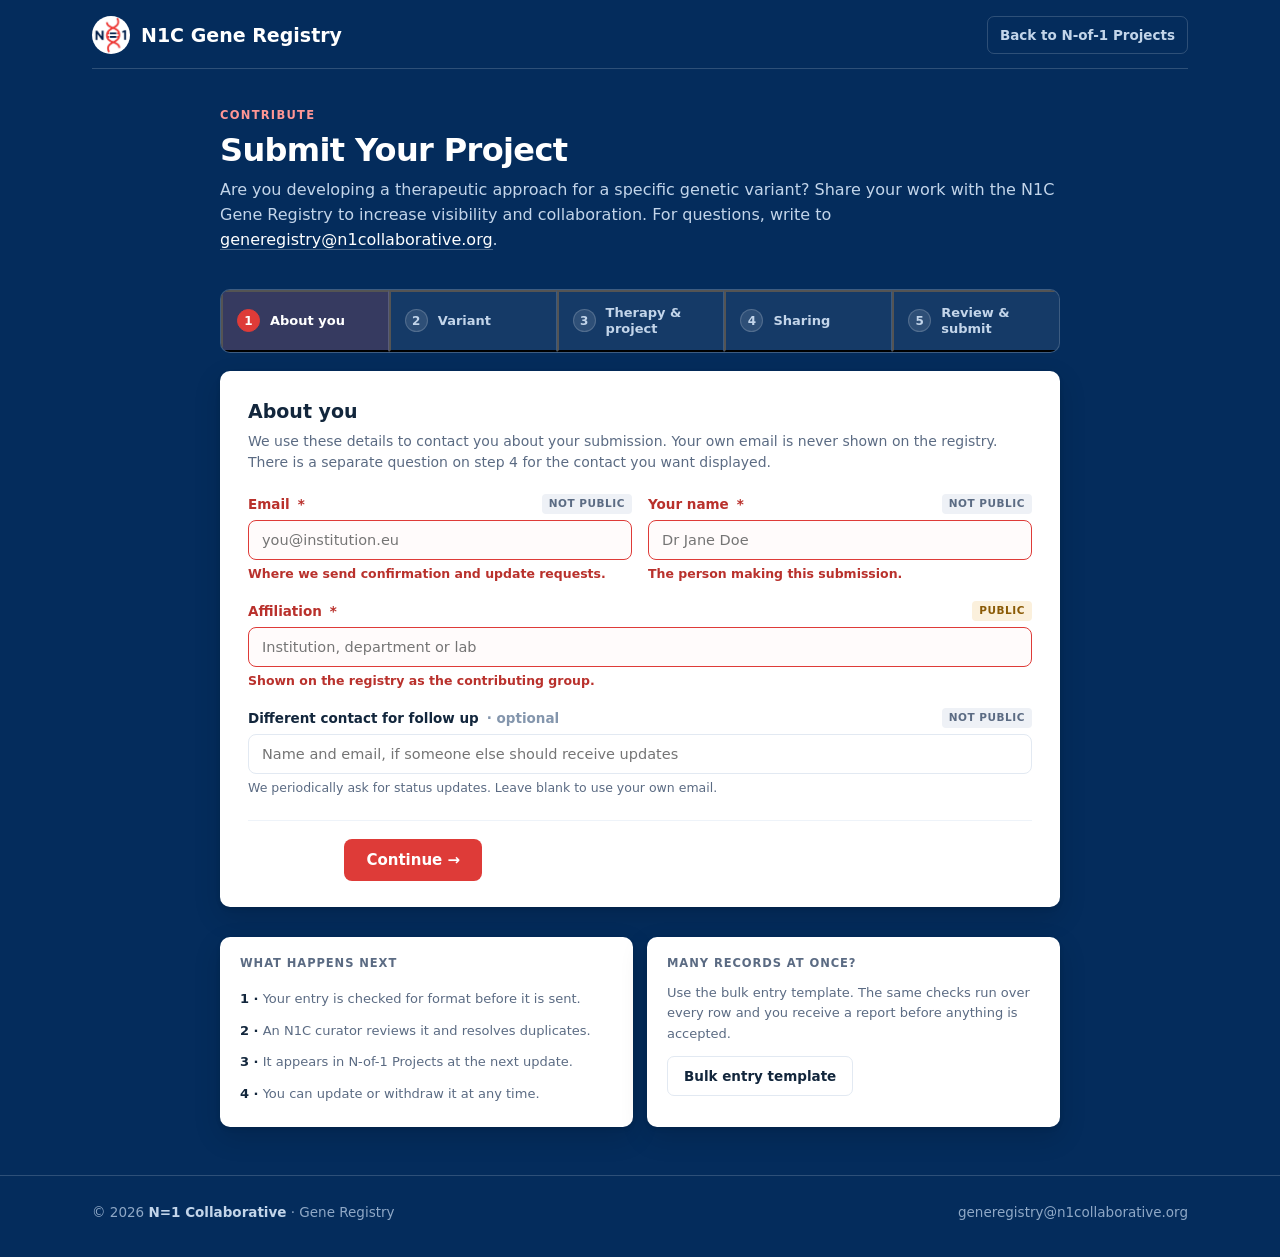
==== submit.html @ 405dcb8e "V1 First test version files from Aadhithya Ramesh N1C Submission form" ====
<!DOCTYPE html>
<html lang="en">
<head>
<meta charset="UTF-8">
<meta name="viewport" content="width=device-width,initial-scale=1">
<title>Submit Your Project | N1C Gene Registry</title>
<meta name="description" content="Submit an N-of-1 therapy development project to the N1C Gene Registry.">
<link rel="stylesheet" href="submit.css">
</head>
<body>

<header class="site-head"><div class="wrap">
  <div class="bar">
    <a class="brand" href="index.html"><img src="N1C_logo.jpg" alt=""> N1C Gene Registry</a>
    <a class="back" href="N1C_projects.html">Back to N-of-1 Projects</a>
  </div>
</div></header>

<div class="wrap">

  <div class="page-head">
    <div class="eyebrow">Contribute</div>
    <h1>Submit Your Project</h1>
    <p>Are you developing a therapeutic approach for a specific genetic variant? Share your work with the
      N1C Gene Registry to increase visibility and collaboration. For questions, write to
      <a href="mailto:generegistry@n1collaborative.org">generegistry@n1collaborative.org</a>.</p>
  </div>

  <div class="steps" id="steps">
    <button type="button" class="s on" data-i="0"><span class="n">1</span><span class="t">About you</span></button>
    <button type="button" class="s" data-i="1"><span class="n">2</span><span class="t">Variant</span></button>
    <button type="button" class="s" data-i="2"><span class="n">3</span><span class="t">Therapy &amp; project</span></button>
    <button type="button" class="s" data-i="3"><span class="n">4</span><span class="t">Sharing</span></button>
    <button type="button" class="s" data-i="4"><span class="n">5</span><span class="t">Review &amp; submit</span></button>
  </div>

  <div class="layout">
    <div class="paper form" id="formCard">
      <div class="errsum" id="errsum"></div>

      <!-- honeypot: hidden from people, filled in by bots -->
      <div style="position:absolute;left:-9999px" aria-hidden="true">
        <label for="f-website">Leave this field empty</label>
        <input id="f-website" name="website" type="text" tabindex="-1" autocomplete="off">
      </div>

      <!-- ============ STEP 1 ============ -->
      <section class="step" data-s="0">
        <h2 class="sec-t">About you</h2>
        <p class="sec-d">We use these details to contact you about your submission. Your own email is never
          shown on the registry. There is a separate question on step 4 for the contact you want displayed.</p>
        <div class="g2">
          <div class="fg" id="fg-email">
            <label for="f-email">Email <span class="req">*</span><span class="vis priv">Not public</span></label>
            <input id="f-email" type="email" autocomplete="email" placeholder="you@institution.eu">
            <div class="hint">Where we send confirmation and update requests.</div>
          </div>
          <div class="fg" id="fg-name">
            <label for="f-name">Your name <span class="req">*</span><span class="vis priv">Not public</span></label>
            <input id="f-name" autocomplete="name" placeholder="Dr Jane Doe">
            <div class="hint">The person making this submission.</div>
          </div>
        </div>
        <div class="fg" id="fg-aff">
          <label for="f-aff">Affiliation <span class="req">*</span><span class="vis pub">Public</span></label>
          <input id="f-aff" autocomplete="organization" placeholder="Institution, department or lab">
          <div class="hint">Shown on the registry as the contributing group.</div>
        </div>
        <div class="fg">
          <label for="f-alt">Different contact for follow up <span class="opt">&middot; optional</span><span class="vis priv">Not public</span></label>
          <input id="f-alt" placeholder="Name and email, if someone else should receive updates">
          <div class="hint">We periodically ask for status updates. Leave blank to use your own email.</div>
        </div>
      </section>

      <!-- ============ STEP 2 ============ -->
      <section class="step" data-s="1" hidden>
        <h2 class="sec-t">Variant information</h2>
        <p class="sec-d">Please give the transcript, coding change and protein change separately.
          Each one is checked as you type.</p>
        <div class="g2">
          <div class="fg" id="fg-gene">
            <label for="f-gene">Gene name <span class="req">*</span><span class="vis pub">Public</span></label>
            <input id="f-gene" placeholder="CLN3">
            <div class="hint">HUGO approved nomenclature. Check at
              <a href="https://www.genenames.org/" target="_blank" rel="noopener">genenames.org</a>.</div>
          </div>
          <div class="fg" id="fg-tx">
            <label for="f-tx">Reference transcript <span class="req">*</span><span class="vis pub">Public</span></label>
            <input id="f-tx" placeholder="NM_001042432.2">
            <div class="hint">RefSeq accession including the version number.</div>
          </div>
          <div class="fg" id="fg-cvar">
            <label for="f-cvar">Coding change (c.) <span class="req">*</span><span class="vis pub">Public</span></label>
            <input id="f-cvar" placeholder="c.1054C>T">
            <div class="hint">HGVS notation, beginning with c.</div>
          </div>
          <div class="fg" id="fg-pvar">
            <label for="f-pvar">Protein change (p.) <span class="opt">&middot; optional</span><span class="vis pub">Public</span></label>
            <input id="f-pvar" placeholder="p.Arg352*">
            <div class="hint">HGVS notation. Use p.? if not predictable.</div>
          </div>
        </div>
        <div class="hgvs" id="hgvs">Full notation: <b class="mono" id="hgvs-v"></b></div>
        <div class="fg">
          <label for="f-conf">Confirmed protein or RNA change, if different from predicted
            <span class="opt">&middot; optional</span><span class="vis pub">Public</span></label>
          <textarea id="f-conf" placeholder="Any change verified by functional studies, and how it differed from the prediction."></textarea>
        </div>
        <div class="fg" id="fg-pub">
          <label>Has this variant been published or deposited in databases? <span class="req">*</span><span class="vis pub">Public</span></label>
          <div class="radio inline">
            <label data-g="pubd"><input type="radio" name="pubd" value="Yes"> Yes</label>
            <label data-g="pubd"><input type="radio" name="pubd" value="No"> No</label>
          </div>
        </div>
        <div class="fg">
          <label for="f-link">Link to the publication or database entry <span class="opt">&middot; optional</span><span class="vis pub">Public</span></label>
          <input id="f-link" placeholder="DOI, PubMed ID, ClinVar or LOVD entry">
          <div class="hint">Entries with a reference are published faster.</div>
        </div>
      </section>

      <!-- ============ STEP 3 ============ -->
      <section class="step" data-s="2" hidden>
        <h2 class="sec-t">Therapy and project</h2>
        <p class="sec-d">What you are developing, and how far along it is.</p>
        <div class="fg" id="fg-strat">
          <label>What is your therapeutic strategy? <span class="req">*</span><span class="vis pub">Public</span></label>
          <div class="radio">
            <label data-g="strat"><input type="radio" name="strat" value="Antisense oligonucleotide"> Antisense oligonucleotides (ASOs)</label>
            <label data-g="strat"><input type="radio" name="strat" value="Gene replacement"> Gene replacement</label>
            <label data-g="strat"><input type="radio" name="strat" value="CRISPR/Cas9 gene editing"> CRISPR/Cas9 gene editing</label>
            <label data-g="strat"><input type="radio" name="strat" value="Other"> Other</label>
          </div>
          <input id="f-strat-other" placeholder="Please specify" style="margin-top:9px;display:none">
        </div>
        <div class="fg" id="fg-status">
          <label for="f-status">What is the status of your project? <span class="req">*</span><span class="vis pub">Public</span></label>
          <select id="f-status">
            <option value="">Choose&hellip;</option>
            <option value="Under Development">Under development</option>
            <option value="Developed">Developed</option>
            <option value="Clinical Application">Clinical application (in use or on trial in patients)</option>
            <option value="Currently not pursued">Currently not pursued, or development on pause</option>
          </select>
          <div class="hint">We periodically request status updates on projects in the registry.</div>
          <div class="intnote" id="intnote">This status is kept for N1C internal records and is not displayed
            on the public registry. It helps the team spot when a second group is working on the same gene.</div>
        </div>
        <div class="g2">
          <div class="fg" id="fg-other-pt">
            <label>Could this therapy be applied to other patients in the future? <span class="req">*</span><span class="vis pub">Public</span></label>
            <div class="radio inline">
              <label data-g="otherpt"><input type="radio" name="otherpt" value="Yes"> Yes</label>
              <label data-g="otherpt"><input type="radio" name="otherpt" value="No"> No</label>
              <label data-g="otherpt"><input type="radio" name="otherpt" value="Maybe"> Maybe</label>
            </div>
          </div>
          <div class="fg" id="fg-model">
            <label>Is there a disease model available? <span class="req">*</span><span class="vis pub">Public</span></label>
            <div class="radio inline">
              <label data-g="model"><input type="radio" name="model" value="Yes"> Yes</label>
              <label data-g="model"><input type="radio" name="model" value="No"> No</label>
            </div>
            <div class="hint">Cell line or animal.</div>
          </div>
        </div>
        <div class="fg">
          <label for="f-model-d">If yes, describe what is available <span class="opt">&middot; optional</span><span class="vis pub">Public</span></label>
          <textarea id="f-model-d" placeholder="Patient derived fibroblasts, iPSC line, mouse model&hellip;"></textarea>
        </div>
      </section>

      <!-- ============ STEP 4 ============ -->
      <section class="step" data-s="3" hidden>
        <h2 class="sec-t">Sharing and public contact</h2>
        <p class="sec-d">This decides whether your project appears on the public registry.</p>
        <div class="fg" id="fg-consent">
          <label>Do you agree for your project information to be displayed on the N1C Gene Registry,
            to facilitate collaboration and communication with the public? <span class="req">*</span></label>
          <div class="radio">
            <label data-g="consent"><input type="radio" name="consent" value="Yes"> Yes, please share my submission on the public registry.</label>
            <label data-g="consent"><input type="radio" name="consent" value="No"> No, please keep my submission on file within the N1C and do not share it publicly.</label>
          </div>
        </div>
        <div class="fg" id="fg-pcontact">
          <label for="f-pcontact">Contact name and email to display publicly <span class="req">*</span><span class="vis pub">Public</span></label>
          <input id="f-pcontact" placeholder="Dr Jane Doe · j.doe@institution.eu">
          <div class="hint">The address researchers and families will use to reach the project.
            A shared team mailbox works well here.</div>
        </div>
        <div class="fg">
          <label for="f-comments">Any additional comments for the N1C <span class="opt">&middot; optional</span><span class="vis priv">Not public</span></label>
          <textarea id="f-comments" placeholder="Anything else about your work you would like to share."></textarea>
        </div>
      </section>

      <!-- ============ STEP 5 ============ -->
      <section class="step" data-s="4" hidden>
        <h2 class="sec-t">Review and submit</h2>
        <p class="sec-d">Please check your entry before submitting.</p>
        <div class="rev">
          <div class="rh">About you <button type="button" onclick="goStep(0)">Edit</button></div>
          <div class="kv"><div class="k">Name</div><div class="v" id="r-name"></div></div>
          <div class="kv"><div class="k">Email</div><div class="v" id="r-email"></div></div>
          <div class="kv"><div class="k">Affiliation</div><div class="v" id="r-aff"></div></div>
        </div>
        <div class="rev">
          <div class="rh">Variant <button type="button" onclick="goStep(1)">Edit</button></div>
          <div class="kv"><div class="k">Gene</div><div class="v" id="r-gene"></div></div>
          <div class="kv"><div class="k">Transcript</div><div class="v mono" id="r-tx"></div></div>
          <div class="kv"><div class="k">Coding change</div><div class="v mono" id="r-cvar"></div></div>
          <div class="kv"><div class="k">Protein change</div><div class="v mono" id="r-pvar"></div></div>
          <div class="kv"><div class="k">Published or deposited</div><div class="v" id="r-pubd"></div></div>
          <div class="kv"><div class="k">Reference</div><div class="v" id="r-link"></div></div>
        </div>
        <div class="rev">
          <div class="rh">Therapy and project <button type="button" onclick="goStep(2)">Edit</button></div>
          <div class="kv"><div class="k">Strategy</div><div class="v" id="r-strat"></div></div>
          <div class="kv"><div class="k">Status</div><div class="v" id="r-status"></div></div>
          <div class="kv"><div class="k">Applicable to others</div><div class="v" id="r-otherpt"></div></div>
          <div class="kv"><div class="k">Disease model</div><div class="v" id="r-model"></div></div>
        </div>
        <div class="rev">
          <div class="rh">Sharing <button type="button" onclick="goStep(3)">Edit</button></div>
          <div class="kv"><div class="k">Display publicly</div><div class="v" id="r-consent"></div></div>
          <div class="kv"><div class="k">Public contact</div><div class="v" id="r-pcontact"></div></div>
        </div>
      </section>

      <div class="nav-btns">
        <button type="button" class="btn ghost sm" id="back" onclick="prev()">&larr; Back</button>
        <button type="button" class="btn" id="next" onclick="next()">Continue &rarr;</button>
        <span class="sp" id="stat"></span>
      </div>
    </div>

    <div class="paper done" id="done">
      <div class="tick">&#10003;</div>
      <h2>Thank you, your project has been submitted</h2>
      <p>A copy has been sent to your email address. An N1C curator will review the entry and it will appear
        in the N-of-1 Projects registry once confirmed.</p>
      <p>You can update or withdraw it at any time by replying to that email.</p>
      <div class="ref">Your reference: <b id="done-id"></b></div>
    </div>

    <div class="paper failed" id="failed">
      <h2>Your submission could not be sent</h2>
      <p>Something went wrong on our side, and we did not want you to lose what you typed. Please copy the
        text below and email it to
        <a href="mailto:generegistry@n1collaborative.org">generegistry@n1collaborative.org</a>,
        and we will enter it for you.</p>
      <textarea id="failed-text" readonly></textarea>
      <div style="margin-top:12px">
        <button type="button" class="btn sm" onclick="copyFallback()">Copy the text</button>
        <button type="button" class="btn ghost sm" onclick="backToForm()">Back to the form</button>
      </div>
    </div>
  </div>

  <div class="after" id="after">
    <div class="paper c">
      <h3>What happens next</h3>
      <div class="s"><b>1 &middot;</b> Your entry is checked for format before it is sent.</div>
      <div class="s"><b>2 &middot;</b> An N1C curator reviews it and resolves duplicates.</div>
      <div class="s"><b>3 &middot;</b> It appears in N-of-1 Projects at the next update.</div>
      <div class="s"><b>4 &middot;</b> You can update or withdraw it at any time.</div>
    </div>
    <div class="paper c">
      <h3>Many records at once?</h3>
      <p>Use the bulk entry template. The same checks run over every row and you receive a report before
        anything is accepted.</p>
      <div style="margin-top:12px"><a class="btn ghost sm" href="Submission_Template.xlsx">Bulk entry template</a></div>
    </div>
  </div>

</div>

<footer class="site-foot"><div class="wrap">
  <div>&copy; 2026 <b>N=1 Collaborative</b> &middot; Gene Registry</div>
  <div><a href="mailto:generegistry@n1collaborative.org">generegistry@n1collaborative.org</a></div>
</div></footer>

<script>
/* ============================================================
   1. PASTE YOUR APPS SCRIPT WEB APP URL BETWEEN THE QUOTES.
      It looks like https://script.google.com/macros/s/AKfy.../exec
   ============================================================ */
var ENDPOINT = 'https://script.google.com/macros/s/AKfycbyjqqZqOTYQaifwqfeSbZeCyfcdL2jzwbiibSoaVzkZh9ipO-_xo_qp_kZqAANYz4Vj/exec';

var STEP = 0, LAST = 4, touched = {}, forced = {}, sending = false;

var RULES = {
  email:  {el:'f-email', fg:'fg-email', step:0, name:'Email',
           t:function(v){ return /^[^\s@]+@[^\s@]+\.[^\s@]{2,}$/.test(v.trim()); },
           bad:'Please enter a valid email address, for example j.doe@institution.eu',
           good:'Valid email address'},
  name:   {el:'f-name', fg:'fg-name', step:0, name:'Your name',
           t:function(v){ return v.trim().length > 1; },
           bad:'Please give your name.', good:'Thanks'},
  aff:    {el:'f-aff', fg:'fg-aff', step:0, name:'Affiliation',
           t:function(v){ return v.trim().length > 1; },
           bad:'Please give your institution, department or lab.',
           good:'This will appear as the contributing group'},
  gene:   {el:'f-gene', fg:'fg-gene', step:1, name:'Gene name',
           t:function(v){ return /^[A-Za-z][A-Za-z0-9@\-]{0,14}$/.test(v.trim()); },
           bad:'Use an HGNC approved symbol with no spaces, for example CLN3.',
           good:'Recognised symbol format'},
  tx:     {el:'f-tx', fg:'fg-tx', step:1, name:'Reference transcript',
           t:function(v){ return /^N[MR]_\d+\.\d+$/.test(v.trim()); },
           bad:'Needs a RefSeq accession including the version, for example NM_001042432.2',
           good:'Valid RefSeq accession'},
  cvar:   {el:'f-cvar', fg:'fg-cvar', step:1, name:'Coding change',
           t:function(v){ return /^c\..+/.test(v.trim()); },
           bad:'The coding change must begin with c. For example c.1054C>T',
           good:'Valid HGVS coding change'},
  pvar:   {el:'f-pvar', fg:'fg-pvar', step:1, name:'Protein change',
           t:function(v){ return v.trim() === '' || /^p\..+/.test(v.trim()); },
           bad:'If given, the protein change must begin with p. For example p.Arg352*',
           good:'Valid HGVS protein change'},
  pcont:  {el:'f-pcontact', fg:'fg-pcontact', step:3, name:'Public contact',
           t:function(v){ return v.trim().length > 3; },
           bad:'Please give the name and email to display publicly.',
           good:'This is what other researchers will see'}
};
var RADIOS = {
  pubd:    {fg:'fg-pub',      step:1, name:'Published or deposited in databases'},
  strat:   {fg:'fg-strat',    step:2, name:'Therapeutic strategy'},
  otherpt: {fg:'fg-other-pt', step:2, name:'Applicable to other patients'},
  model:   {fg:'fg-model',    step:2, name:'Disease model available'},
  consent: {fg:'fg-consent',  step:3, name:'Sharing preference'}
};

function $(id){ return document.getElementById(id); }
function val(id){ var e = $(id); return e ? e.value : ''; }
function radio(n){ var e = document.querySelector('input[name="' + n + '"]:checked'); return e ? e.value : ''; }
function put(id, v){ var e = $(id); if (!e) return; e.textContent = v || '—'; e.classList.toggle('empty', !v); }

for (var k in RULES) {
  var m = document.createElement('div');
  m.className = 'ok-msg'; m.id = 'ok-' + k;
  $(RULES[k].fg).appendChild(m);
}

function strategy(){
  var s = radio('strat');
  return (s === 'Other') ? (val('f-strat-other').trim() || 'Other') : s;
}

function check(){
  var stepOk = {0:true,1:true,2:true,3:true,4:true}, problems = [];

  for (var k in RULES) {
    var r = RULES[k], raw = val(r.el), blank = raw.trim() === '', ok = r.t(raw);
    var fg = $(r.fg), showBad = !ok && (touched[r.el] || forced[r.step]);
    fg.classList.toggle('bad', showBad);
    fg.classList.toggle('ok', ok && !blank);
    var hint = fg.querySelector('.hint');
    if (hint) {
      if (!hint.dataset.orig) hint.dataset.orig = hint.innerHTML;
      hint.innerHTML = showBad ? r.bad : hint.dataset.orig;
    }
    $('ok-' + k).textContent = (ok && !blank) ? '✓ ' + r.good : '';
    if (!ok) { stepOk[r.step] = false; if (r.step === STEP) problems.push({n:r.name, t:r.el}); }
  }

  for (var n in RADIOS) {
    var rr = RADIOS[n], got = radio(n) !== '';
    $(rr.fg).classList.toggle('bad', !got && forced[rr.step]);
    if (!got) { stepOk[rr.step] = false; if (rr.step === STEP) problems.push({n:rr.name, t:rr.fg}); }
  }

  var st = val('f-status');
  $('fg-status').classList.toggle('bad', !st && forced[2]);
  $('intnote').style.display = (st === 'Currently not pursued') ? 'block' : 'none';
  if (!st) { stepOk[2] = false; if (STEP === 2) problems.push({n:'Project status', t:'fg-status'}); }

  var hg = $('hgvs');
  if (RULES.tx.t(val('f-tx')) && RULES.cvar.t(val('f-cvar'))) {
    var pv = val('f-pvar').trim();
    $('hgvs-v').textContent = val('f-tx').trim() + ':' + val('f-cvar').trim() + (pv ? ' (' + pv + ')' : '');
    hg.style.display = 'block';
  } else { hg.style.display = 'none'; }

  var es = $('errsum');
  if (forced[STEP] && problems.length) {
    es.innerHTML = '<b>' + problems.length + ' field' + (problems.length > 1 ? 's need' : ' needs') +
      ' your attention before you can continue</b><ul>' +
      problems.map(function(p){ return '<li data-t="' + p.t + '">' + p.n + '</li>'; }).join('') + '</ul>';
    es.style.display = 'block';
    Array.prototype.forEach.call(es.querySelectorAll('li'), function(li){
      li.onclick = function(){
        var t = $(li.dataset.t);
        if (t) { t.scrollIntoView({behavior:'smooth', block:'center'}); if (t.focus) t.focus(); }
      };
    });
  } else { es.style.display = 'none'; }

  Array.prototype.forEach.call(document.querySelectorAll('#steps .s'), function(b){
    var i = +b.dataset.i;
    b.classList.toggle('ok', i < LAST && stepOk[i] && i !== STEP);
  });
  return stepOk;
}

function fillReview(){
  put('r-name', val('f-name')); put('r-email', val('f-email')); put('r-aff', val('f-aff'));
  put('r-gene', val('f-gene')); put('r-tx', val('f-tx'));
  put('r-cvar', val('f-cvar')); put('r-pvar', val('f-pvar'));
  put('r-pubd', radio('pubd')); put('r-link', val('f-link'));
  put('r-strat', strategy()); put('r-status', val('f-status'));
  put('r-otherpt', radio('otherpt')); put('r-model', radio('model'));
  put('r-consent', radio('consent') === 'Yes' ? 'Yes, share on the public registry' :
                   radio('consent') === 'No'  ? 'No, keep on file within the N1C' : '');
  put('r-pcontact', val('f-pcontact'));
}

function show(){
  Array.prototype.forEach.call(document.querySelectorAll('.step'), function(s){
    s.hidden = (+s.dataset.s !== STEP);
  });
  Array.prototype.forEach.call(document.querySelectorAll('#steps .s'), function(b){
    b.classList.toggle('on', +b.dataset.i === STEP);
  });
  $('back').style.visibility = STEP === 0 ? 'hidden' : 'visible';
  $('next').innerHTML = STEP === LAST ? 'Submit' : 'Continue &rarr;';
  if (STEP === LAST) fillReview();
  check();
  $('stat').textContent = '';
  window.scrollTo({top:0, behavior:'smooth'});
}
function goStep(i){ STEP = i; show(); }
function prev(){ if (STEP > 0) { STEP--; show(); } }

function payload(){
  return {
    website:          val('f-website'),
    submitterName:    val('f-name').trim(),
    submitterEmail:   val('f-email').trim(),
    followUp:         val('f-alt').trim(),
    affiliation:      val('f-aff').trim(),
    displayPublicly:  radio('consent'),
    publicContact:    val('f-pcontact').trim(),
    gene:             val('f-gene').trim().toUpperCase(),
    transcript:       val('f-tx').trim(),
    codingChange:     val('f-cvar').trim(),
    proteinChange:    val('f-pvar').trim(),
    modality:         strategy(),
    status:           val('f-status'),
    confirmedChange:  val('f-conf').trim(),
    published:        radio('pubd'),
    link:             val('f-link').trim(),
    otherPatients:    radio('otherpt'),
    diseaseModel:     radio('model'),
    diseaseModelDesc: val('f-model-d').trim(),
    comments:         val('f-comments').trim()
  };
}

function next(){
  forced[STEP] = true;
  var ok = check();
  if (!ok[STEP]) { $('errsum').scrollIntoView({behavior:'smooth', block:'center'}); return; }
  if (STEP !== LAST) { STEP++; show(); return; }
  send();
}

function send(){
  if (sending) return;
  sending = true;
  var btn = $('next');
  btn.disabled = true;
  btn.textContent = 'Sending…';
  $('stat').textContent = 'Please wait, this takes a few seconds.';

  var data = payload();

  fetch(ENDPOINT, {
    method: 'POST',
    body: JSON.stringify(data)          // text/plain, so no CORS preflight
  })
  .then(function(r){ return r.json().catch(function(){ return {ok:true}; }); })
  .then(function(res){
    if (res && res.ok === false) throw new Error(res.error || 'rejected');
    succeed(res && res.id ? res.id : '');
  })
  .catch(function(){ fail(data); });
}

function succeed(id){
  $('formCard').style.display = 'none';
  $('steps').style.display = 'none';
  $('after').style.display = 'none';
  $('done-id').textContent = id || 'sent';
  $('done').style.display = 'block';
  window.scrollTo({top:0, behavior:'smooth'});
}

function fail(data){
  sending = false;
  $('next').disabled = false;
  $('next').textContent = 'Submit';
  $('stat').textContent = '';
  var lines = [];
  for (var k in data) { if (k !== 'website') lines.push(k + ': ' + data[k]); }
  $('failed-text').value = lines.join('\n');
  $('formCard').style.display = 'none';
  $('steps').style.display = 'none';
  $('failed').style.display = 'block';
  window.scrollTo({top:0, behavior:'smooth'});
}

function copyFallback(){
  var t = $('failed-text');
  t.select(); t.setSelectionRange(0, 99999);
  try { document.execCommand('copy'); } catch (e) {}
}
function backToForm(){
  $('failed').style.display = 'none';
  $('formCard').style.display = 'block';
  $('steps').style.display = 'flex';
  window.scrollTo({top:0, behavior:'smooth'});
}

Array.prototype.forEach.call(document.querySelectorAll('#steps .s'), function(b){
  b.onclick = function(){ goStep(+b.dataset.i); };
});

Array.prototype.forEach.call(document.querySelectorAll('input,select,textarea'), function(el){
  el.addEventListener('input', function(){ check(); });
  el.addEventListener('change', function(){ check(); });
  el.addEventListener('blur', function(){ if (el.value.trim() !== '') touched[el.id] = true; check(); });
});

$('f-gene').addEventListener('blur', function(){ this.value = this.value.trim().toUpperCase(); check(); });
['f-tx','f-cvar','f-pvar','f-email','f-aff','f-name'].forEach(function(id){
  $(id).addEventListener('blur', function(){ this.value = this.value.trim(); check(); });
});

Array.prototype.forEach.call(document.querySelectorAll('.radio label'), function(l){
  l.addEventListener('change', function(){
    Array.prototype.forEach.call(
      document.querySelectorAll('.radio label[data-g="' + l.dataset.g + '"]'), function(x){
        x.classList.toggle('sel', !!x.querySelector('input:checked'));
      });
    if (l.dataset.g === 'strat') {
      $('f-strat-other').style.display = (radio('strat') === 'Other') ? 'block' : 'none';
    }
    check();
  });
});

show();
</script>
</body>
</html>
---- submit.css ----
/* ============================================================
   N1C Gene Registry — Submit Your Project
   Uses the same tokens as the site's style.css. If style.css is
   already loaded these :root values simply repeat it harmlessly.
   ============================================================ */
:root{
  --n1c-blue:#042c5c;
  --n1c-blue-dark:#02203f;
  --n1c-red:#de3b38;
  --n1c-red-dark:#b9312c;
  --n1c-red-soft:#fdeceb;
  --n1c-white-soft:rgba(255,255,255,.07);
  --n1c-white-soft-2:rgba(255,255,255,.11);
  --n1c-white-border:rgba(255,255,255,.17);
  --n1c-white-border-2:rgba(255,255,255,.28);

  --on-navy:#ffffff;
  --on-navy-2:#c3d5ea;
  --on-navy-3:#8fa8c6;

  --ink:#12263c;
  --muted:#5b6b83;
  --faint:#8496ad;
  --line:#e2e9f2;
  --line-2:#eef3f9;
  --paper:#ffffff;
  --paper-2:#f7fafd;

  --green:#0f7a4a;
  --green-soft:#e6f4ec;
  --amber:#8a5a06;
  --amber-soft:#fbf0dc;
  --grey-soft:#eef1f6;

  --radius:10px;
  --shadow:0 2px 4px rgba(0,0,0,.10), 0 10px 28px rgba(0,0,0,.14);
}

*{box-sizing:border-box;margin:0;padding:0}
html{scroll-behavior:smooth}
body{
  font-family:ui-sans-serif,system-ui,-apple-system,"Segoe UI",Roboto,Arial,sans-serif;
  background:var(--n1c-blue);color:var(--on-navy-2);
  font-size:16px;line-height:1.5;-webkit-font-smoothing:antialiased;
}
a{color:inherit;text-decoration:none}
button,input,select,textarea{font-family:inherit}
.wrap{max-width:1160px;margin:0 auto;padding:0 32px}
.sr-only{position:absolute;width:1px;height:1px;overflow:hidden;clip:rect(0 0 0 0);white-space:nowrap}

/* ---------- header ---------- */
.site-head{padding:16px 0 0}
.site-head .bar{display:flex;align-items:center;gap:16px;padding-bottom:14px;
  border-bottom:1px solid var(--n1c-white-border)}
.brand{display:flex;align-items:center;gap:11px;font-weight:800;font-size:19px;color:#fff;white-space:nowrap}
.brand img{width:38px;height:38px;border-radius:50%;display:block;flex:none}
.site-head .back{margin-left:auto;font-size:13.5px;font-weight:600;color:var(--on-navy-2);
  padding:8px 12px;border:1px solid var(--n1c-white-border);border-radius:7px}
.site-head .back:hover{color:#fff;background:var(--n1c-white-soft)}

/* ---------- page head ---------- */
.page-head{padding:38px 0 10px;max-width:840px;margin:0 auto}
.eyebrow{font-size:11.5px;font-weight:800;letter-spacing:.11em;text-transform:uppercase;color:#ff9694}
.page-head h1{font-size:32px;font-weight:800;color:#fff;letter-spacing:-.02em;line-height:1.12;margin:8px 0 10px}
.page-head p{font-size:16px;color:var(--on-navy-2);line-height:1.55;max-width:840px}
.page-head p a{color:#fff;border-bottom:1px solid var(--n1c-white-border-2)}

/* ---------- stepper ---------- */
.steps{display:flex;max-width:840px;margin:26px auto 18px;border:1px solid var(--n1c-white-border);
  border-radius:var(--radius);overflow:hidden;background:var(--n1c-white-soft)}
.steps .s{flex:1;padding:13px 14px;text-align:left;cursor:pointer;border-right:1px solid var(--n1c-white-border);
  display:flex;align-items:center;gap:10px;background:transparent;color:var(--on-navy-2);font:inherit}
.steps .s:last-child{border-right:0}
.steps .s .n{width:23px;height:23px;border-radius:50%;flex:none;display:grid;place-items:center;
  font-size:12px;font-weight:800;background:var(--n1c-white-soft-2);color:var(--on-navy-2);
  border:1px solid var(--n1c-white-border)}
.steps .s .t{font-size:13px;font-weight:600;line-height:1.25}
.steps .s.on{background:rgba(222,59,56,.16)}
.steps .s.on .n{background:var(--n1c-red);border-color:var(--n1c-red);color:#fff}
.steps .s.on .t{color:#fff;font-weight:700}
.steps .s.ok .n{background:var(--green);border-color:var(--green);color:#fff}
.steps .s:hover .t{color:#fff}

/* ---------- form card ---------- */
.layout{max-width:840px;margin:0 auto;padding-bottom:8px}
.paper{background:var(--paper);border-radius:var(--radius);box-shadow:var(--shadow);color:var(--ink)}
.form{padding:26px 28px}
.sec-t{font-size:19px;font-weight:800;color:var(--ink);margin-bottom:5px}
.sec-d{font-size:14px;color:var(--muted);line-height:1.55;margin-bottom:20px}
.g2{display:grid;grid-template-columns:1fr 1fr;gap:16px;align-items:start}

.fg{margin-bottom:17px}
.fg label{display:flex;align-items:center;gap:8px;font-size:13.5px;font-weight:700;color:var(--ink);
  margin-bottom:6px;flex-wrap:wrap}
.fg label .req{color:var(--n1c-red-dark);font-weight:800}
.fg label .opt{color:var(--faint);font-weight:600}
.vis{font-size:10.5px;font-weight:800;letter-spacing:.05em;text-transform:uppercase;
  padding:2px 7px;border-radius:4px;margin-left:auto}
.vis.pub{background:var(--amber-soft);color:var(--amber)}
.vis.priv{background:var(--grey-soft);color:var(--muted)}
.fg input,.fg select,.fg textarea{width:100%;border:1px solid var(--line);border-radius:8px;
  padding:11px 13px;font-size:14.5px;outline:none;background:#fff;color:var(--ink)}
.fg textarea{min-height:82px;resize:vertical;line-height:1.55}
.fg input:focus,.fg select:focus,.fg textarea:focus{border-color:var(--n1c-blue);
  box-shadow:0 0 0 3px rgba(4,44,92,.08)}
.fg .hint{font-size:12.5px;color:var(--muted);margin-top:5px;line-height:1.5}
.fg .hint a{color:#0a3d7a;text-decoration:underline}
.fg.bad input,.fg.bad select{border-color:var(--n1c-red);background:#fffbfb}
.fg.bad .hint{color:var(--n1c-red-dark);font-weight:600}
.fg.bad label{color:var(--n1c-red-dark)}
.fg.ok input{border-color:#7fb896;background:#fbfefc}
.fg.ok .hint{display:none}
.fg .ok-msg{display:none;font-size:12.5px;color:var(--green);margin-top:5px;font-weight:600}
.fg.ok .ok-msg{display:block}

.radio{display:flex;flex-direction:column;gap:8px}
.radio label{display:flex;align-items:flex-start;gap:10px;font-size:14px;font-weight:500;color:var(--ink);
  border:1px solid var(--line);border-radius:8px;padding:11px 13px;cursor:pointer;line-height:1.5;margin:0}
.radio label:hover{border-color:var(--n1c-blue)}
.radio input{width:16px;height:16px;accent-color:var(--n1c-blue);margin-top:1px;flex:none}
.radio label.sel{border-color:var(--n1c-blue);background:#e8eff8;font-weight:700}
.radio.inline{flex-direction:row;flex-wrap:wrap;gap:9px}
.radio.inline label{flex:1;min-width:96px;align-items:center}

.intnote{display:none;margin-top:9px;background:var(--grey-soft);border-left:3px solid var(--faint);
  border-radius:6px;padding:10px 12px;font-size:12.5px;color:var(--muted);line-height:1.5}
.hgvs{background:var(--paper-2);border:1px solid var(--line);border-radius:8px;padding:11px 14px;
  font-size:13px;color:var(--muted);margin:-3px 0 17px;display:none}
.hgvs b{color:var(--ink)}
.mono{font-family:ui-monospace,"SF Mono",Menlo,Consolas,monospace}

.errsum{background:#fff5f5;border:1px solid #f0c8c6;border-left:4px solid var(--n1c-red);
  border-radius:8px;padding:14px 17px;margin-bottom:20px;display:none}
.errsum b{color:var(--n1c-red-dark);font-size:14px}
.errsum ul{margin:7px 0 0 17px;font-size:13.5px;color:var(--ink);line-height:1.6}
.errsum li{padding:1px 0;cursor:pointer}
.errsum li:hover{text-decoration:underline}

/* ---------- buttons ---------- */
.btn{display:inline-flex;align-items:center;justify-content:center;gap:8px;border:0;cursor:pointer;
  background:var(--n1c-red);color:#fff;font-weight:700;font-size:15px;padding:12px 22px;border-radius:8px}
.btn:hover{background:var(--n1c-red-dark)}
.btn[disabled]{opacity:.55;cursor:progress}
.btn.ghost{background:#fff;color:var(--ink);border:1px solid var(--line)}
.btn.ghost:hover{border-color:var(--n1c-red);color:var(--n1c-red-dark)}
.btn.sm{padding:9px 16px;font-size:13.5px;border-radius:7px}
.nav-btns{display:flex;gap:10px;align-items:center;margin-top:22px;padding-top:18px;
  border-top:1px solid var(--line-2)}
.nav-btns .sp{margin-left:auto;font-size:13px;color:var(--muted)}

/* ---------- review ---------- */
.rev{border:1px solid var(--line);border-radius:8px;overflow:hidden;margin-bottom:16px}
.rev .rh{background:var(--paper-2);padding:10px 14px;font-size:12px;font-weight:800;letter-spacing:.06em;
  text-transform:uppercase;color:var(--muted);border-bottom:1px solid var(--line);display:flex;align-items:center}
.rev .rh button{margin-left:auto;font-size:12px;color:var(--n1c-red-dark);font-weight:700;
  text-transform:none;letter-spacing:0;cursor:pointer;background:none;border:0;padding:0}
.rev .kv{display:grid;grid-template-columns:190px 1fr;gap:12px;padding:9px 14px;
  border-bottom:1px solid var(--line-2);font-size:13.5px}
.rev .kv:last-child{border:0}
.rev .kv .k{color:var(--muted)}
.rev .kv .v{color:var(--ink);font-weight:600;word-break:break-word}
.rev .kv .v.empty{color:var(--faint);font-weight:400}

/* ---------- result panels ---------- */
.done{display:none;padding:34px;text-align:center}
.done .tick{width:52px;height:52px;border-radius:50%;background:var(--green-soft);color:var(--green);
  display:grid;place-items:center;font-size:26px;font-weight:800;margin:0 auto 14px}
.done h2{font-size:20px;color:var(--ink);margin-bottom:8px}
.done p{font-size:14.5px;color:var(--muted);max-width:540px;margin:0 auto 6px;line-height:1.6}
.done .ref{display:inline-block;margin-top:12px;background:var(--paper-2);border:1px solid var(--line);
  border-radius:8px;padding:9px 15px;font-size:14px;color:var(--ink)}
.done .ref b{font-weight:800}

.failed{display:none;padding:28px}
.failed h2{font-size:19px;color:var(--n1c-red-dark);margin-bottom:8px}
.failed p{font-size:14.5px;color:var(--muted);line-height:1.6;margin-bottom:12px}
.failed textarea{width:100%;min-height:190px;border:1px solid var(--line);border-radius:8px;padding:12px;
  font-family:ui-monospace,"SF Mono",Menlo,Consolas,monospace;font-size:12.5px;color:var(--ink);resize:vertical}

/* ---------- footer strip ---------- */
.after{max-width:840px;margin:22px auto 0;display:grid;grid-template-columns:1fr 1fr;gap:14px}
.after .c{padding:18px 20px}
.after h3{font-size:11.5px;font-weight:800;letter-spacing:.08em;text-transform:uppercase;
  color:var(--muted);margin-bottom:11px}
.after .s{padding:6px 0;font-size:13px;color:var(--muted);line-height:1.5}
.after .s b{color:var(--ink)}
.after p{font-size:13px;color:var(--muted);line-height:1.55}

.site-foot{border-top:1px solid var(--n1c-white-border);margin-top:48px;padding:26px 0 34px;
  font-size:13.5px;color:var(--on-navy-3)}
.site-foot .wrap{display:flex;justify-content:space-between;flex-wrap:wrap;gap:12px}
.site-foot b{color:var(--on-navy-2)}

@media (max-width:1000px){
  .g2{grid-template-columns:1fr}
  .steps{flex-wrap:wrap}
  .after{grid-template-columns:1fr}
}
@media (max-width:900px){
  .wrap{padding:0 18px}
  .page-head h1{font-size:26px}
  .form{padding:20px}
}
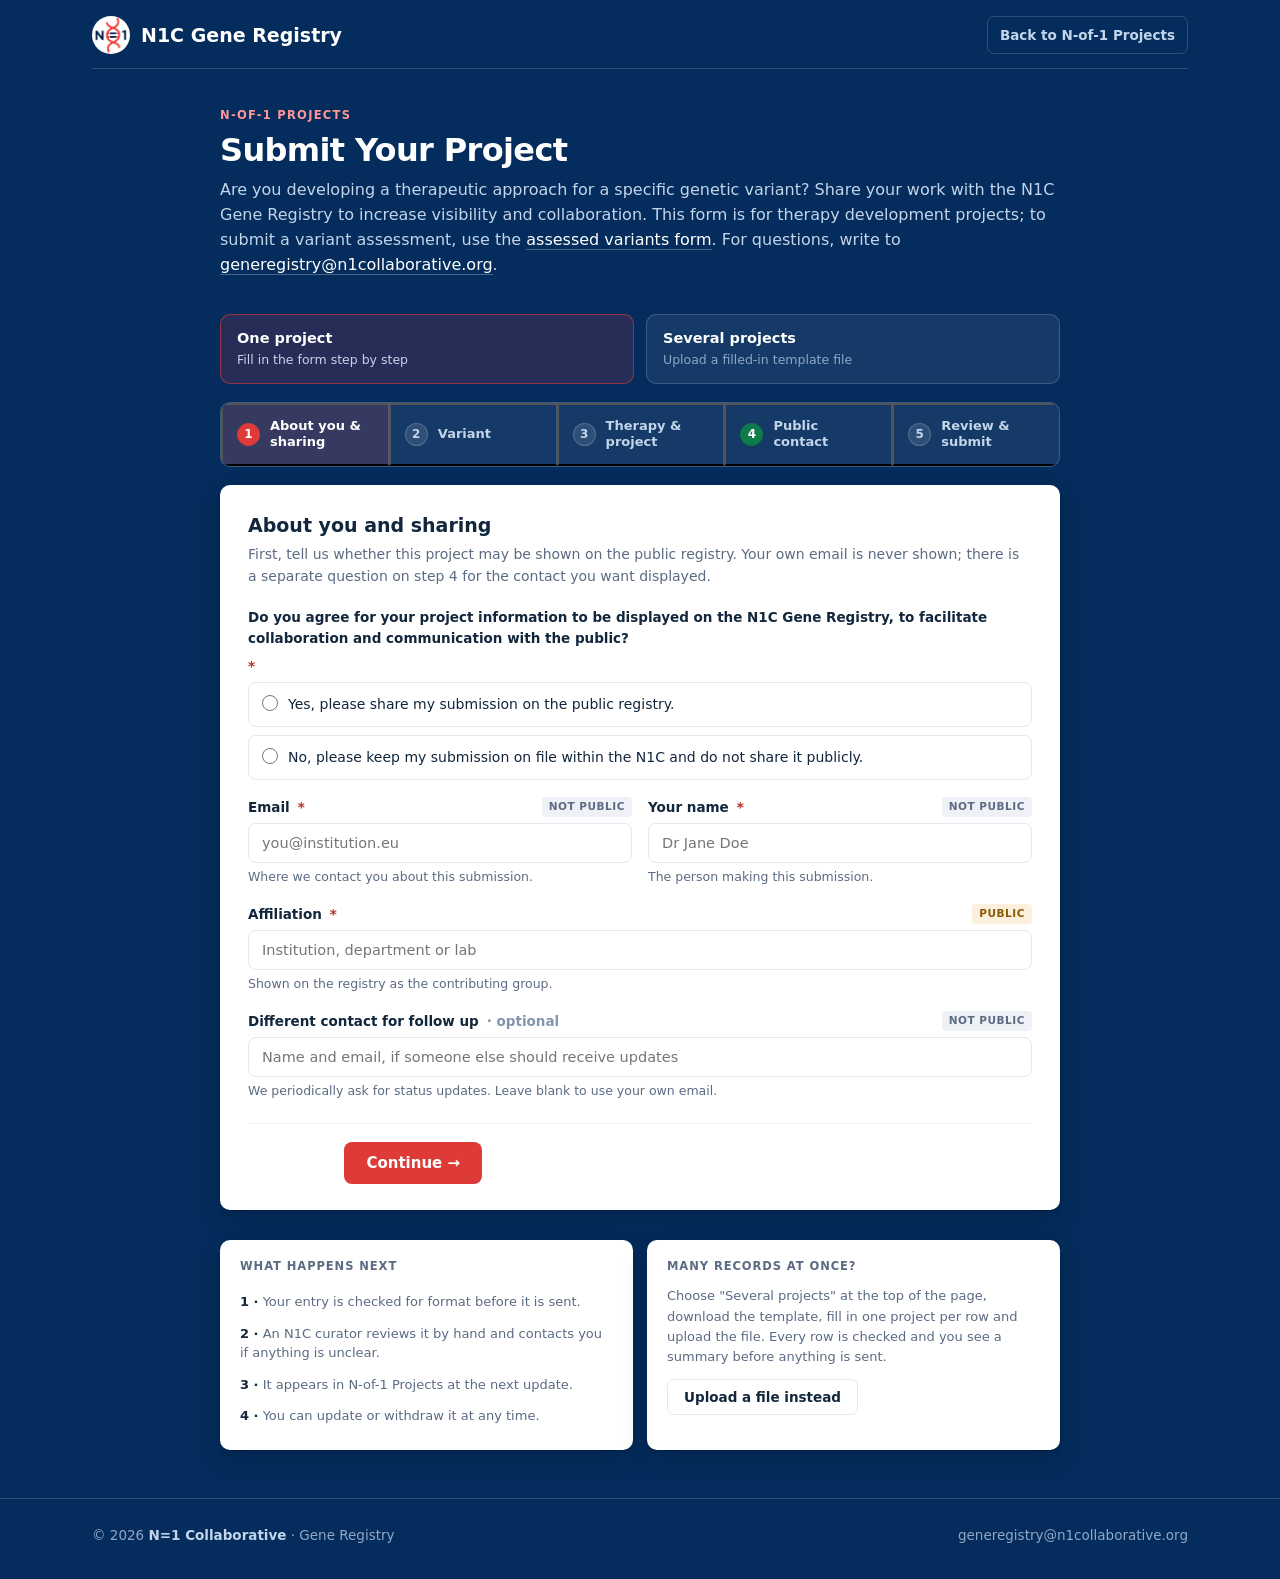
==== commit de9e53a5: "Add files via upload Round 2: bulk upload and variant form" ====
--- a/submit.html
+++ b/submit.html
@@ -4,7 +4,7 @@
 <meta charset="UTF-8">
 <meta name="viewport" content="width=device-width,initial-scale=1">
 <title>Submit Your Project | N1C Gene Registry</title>
-<meta name="description" content="Submit an N-of-1 therapy development project to the N1C Gene Registry.">
+<meta name="description" content="Submit an N-of-1 therapy development project to the N1C Gene Registry, one at a time or from a file.">
 <link rel="stylesheet" href="submit.css">
 </head>
 <body>
@@ -19,18 +19,28 @@
 <div class="wrap">
 
   <div class="page-head">
-    <div class="eyebrow">Contribute</div>
+    <div class="eyebrow">N-of-1 Projects</div>
     <h1>Submit Your Project</h1>
     <p>Are you developing a therapeutic approach for a specific genetic variant? Share your work with the
-      N1C Gene Registry to increase visibility and collaboration. For questions, write to
+      N1C Gene Registry to increase visibility and collaboration. This form is for therapy development
+      projects; to submit a variant assessment, use the
+      <a href="submit_variant.html">assessed variants form</a>. For questions, write to
       <a href="mailto:generegistry@n1collaborative.org">generegistry@n1collaborative.org</a>.</p>
   </div>
 
+  <!-- ============ HOW WOULD YOU LIKE TO SUBMIT? ============ -->
+  <div class="mode" id="mode">
+    <button type="button" class="m on" id="mode-single" onclick="N1C.setMode('single')">
+      <span class="mt">One project</span><span class="md">Fill in the form step by step</span></button>
+    <button type="button" class="m" id="mode-bulk" onclick="N1C.setMode('bulk')">
+      <span class="mt">Several projects</span><span class="md">Upload a filled-in template file</span></button>
+  </div>
+
   <div class="steps" id="steps">
-    <button type="button" class="s on" data-i="0"><span class="n">1</span><span class="t">About you</span></button>
+    <button type="button" class="s on" data-i="0"><span class="n">1</span><span class="t">About you &amp; sharing</span></button>
     <button type="button" class="s" data-i="1"><span class="n">2</span><span class="t">Variant</span></button>
     <button type="button" class="s" data-i="2"><span class="n">3</span><span class="t">Therapy &amp; project</span></button>
-    <button type="button" class="s" data-i="3"><span class="n">4</span><span class="t">Sharing</span></button>
+    <button type="button" class="s" data-i="3"><span class="n">4</span><span class="t">Public contact</span></button>
     <button type="button" class="s" data-i="4"><span class="n">5</span><span class="t">Review &amp; submit</span></button>
   </div>
 
@@ -44,16 +54,24 @@
         <input id="f-website" name="website" type="text" tabindex="-1" autocomplete="off">
       </div>
 
-      <!-- ============ STEP 1 ============ -->
+      <!-- ============ STEP 1: ABOUT YOU AND SHARING ============ -->
       <section class="step" data-s="0">
-        <h2 class="sec-t">About you</h2>
-        <p class="sec-d">We use these details to contact you about your submission. Your own email is never
-          shown on the registry. There is a separate question on step 4 for the contact you want displayed.</p>
+        <h2 class="sec-t">About you and sharing</h2>
+        <p class="sec-d">First, tell us whether this project may be shown on the public registry. Your own
+          email is never shown; there is a separate question on step 4 for the contact you want displayed.</p>
+        <div class="fg" id="fg-consent">
+          <label>Do you agree for your project information to be displayed on the N1C Gene Registry,
+            to facilitate collaboration and communication with the public? <span class="req">*</span></label>
+          <div class="radio">
+            <label data-g="consent"><input type="radio" name="consent" value="Yes"> Yes, please share my submission on the public registry.</label>
+            <label data-g="consent"><input type="radio" name="consent" value="No"> No, please keep my submission on file within the N1C and do not share it publicly.</label>
+          </div>
+        </div>
         <div class="g2">
           <div class="fg" id="fg-email">
             <label for="f-email">Email <span class="req">*</span><span class="vis priv">Not public</span></label>
             <input id="f-email" type="email" autocomplete="email" placeholder="you@institution.eu">
-            <div class="hint">Where we send confirmation and update requests.</div>
+            <div class="hint">Where we contact you about this submission.</div>
           </div>
           <div class="fg" id="fg-name">
             <label for="f-name">Your name <span class="req">*</span><span class="vis priv">Not public</span></label>
@@ -73,7 +91,7 @@
         </div>
       </section>
 
-      <!-- ============ STEP 2 ============ -->
+      <!-- ============ STEP 2: VARIANT ============ -->
       <section class="step" data-s="1" hidden>
         <h2 class="sec-t">Variant information</h2>
         <p class="sec-d">Please give the transcript, coding change and protein change separately.
@@ -121,16 +139,17 @@
         </div>
       </section>
 
-      <!-- ============ STEP 3 ============ -->
+      <!-- ============ STEP 3: THERAPY AND PROJECT ============ -->
       <section class="step" data-s="2" hidden>
         <h2 class="sec-t">Therapy and project</h2>
         <p class="sec-d">What you are developing, and how far along it is.</p>
         <div class="fg" id="fg-strat">
           <label>What is your therapeutic strategy? <span class="req">*</span><span class="vis pub">Public</span></label>
           <div class="radio">
-            <label data-g="strat"><input type="radio" name="strat" value="Antisense oligonucleotide"> Antisense oligonucleotides (ASOs)</label>
+            <label data-g="strat"><input type="radio" name="strat" value="Antisense oligonucleotide"> Antisense oligonucleotide (ASO)</label>
             <label data-g="strat"><input type="radio" name="strat" value="Gene replacement"> Gene replacement</label>
-            <label data-g="strat"><input type="radio" name="strat" value="CRISPR/Cas9 gene editing"> CRISPR/Cas9 gene editing</label>
+            <label data-g="strat"><input type="radio" name="strat" value="Gene editing"> Gene editing (for example CRISPR/Cas9, base or prime editing)</label>
+            <label data-g="strat"><input type="radio" name="strat" value="RNA editing"> RNA editing</label>
             <label data-g="strat"><input type="radio" name="strat" value="Other"> Other</label>
           </div>
           <input id="f-strat-other" placeholder="Please specify" style="margin-top:9px;display:none">
@@ -142,7 +161,7 @@
             <option value="Under Development">Under development</option>
             <option value="Developed">Developed</option>
             <option value="Clinical Application">Clinical application (in use or on trial in patients)</option>
-            <option value="Currently not pursued">Currently not pursued, or development on pause</option>
+            <option value="Currently Not Pursued for Development">Currently not pursued, or development on pause</option>
           </select>
           <div class="hint">We periodically request status updates on projects in the registry.</div>
           <div class="intnote" id="intnote">This status is kept for N1C internal records and is not displayed
@@ -172,19 +191,14 @@
         </div>
       </section>
 
-      <!-- ============ STEP 4 ============ -->
+      <!-- ============ STEP 4: PUBLIC CONTACT ============ -->
       <section class="step" data-s="3" hidden>
-        <h2 class="sec-t">Sharing and public contact</h2>
-        <p class="sec-d">This decides whether your project appears on the public registry.</p>
-        <div class="fg" id="fg-consent">
-          <label>Do you agree for your project information to be displayed on the N1C Gene Registry,
-            to facilitate collaboration and communication with the public? <span class="req">*</span></label>
-          <div class="radio">
-            <label data-g="consent"><input type="radio" name="consent" value="Yes"> Yes, please share my submission on the public registry.</label>
-            <label data-g="consent"><input type="radio" name="consent" value="No"> No, please keep my submission on file within the N1C and do not share it publicly.</label>
-          </div>
-        </div>
-        <div class="fg" id="fg-pcontact">
+        <h2 class="sec-t">Public contact and comments</h2>
+        <p class="sec-d" id="pc-intro-yes">You chose to display this project. Please give the contact that researchers and
+          families should use to reach it.</p>
+        <p class="sec-d" id="pc-intro-no" style="display:none">You chose not to display this project, so no public contact is
+          needed. You can still leave a comment for the N1C team.</p>
+        <div class="fg" id="fg-pcontact" data-optional-when-hidden="yes">
           <label for="f-pcontact">Contact name and email to display publicly <span class="req">*</span><span class="vis pub">Public</span></label>
           <input id="f-pcontact" placeholder="Dr Jane Doe · j.doe@institution.eu">
           <div class="hint">The address researchers and families will use to reach the project.
@@ -196,18 +210,19 @@
         </div>
       </section>
 
-      <!-- ============ STEP 5 ============ -->
+      <!-- ============ STEP 5: REVIEW ============ -->
       <section class="step" data-s="4" hidden>
         <h2 class="sec-t">Review and submit</h2>
         <p class="sec-d">Please check your entry before submitting.</p>
         <div class="rev">
-          <div class="rh">About you <button type="button" onclick="goStep(0)">Edit</button></div>
+          <div class="rh">About you and sharing <button type="button" onclick="N1C.goStep(0)">Edit</button></div>
+          <div class="kv"><div class="k">Display publicly</div><div class="v" id="r-consent"></div></div>
           <div class="kv"><div class="k">Name</div><div class="v" id="r-name"></div></div>
           <div class="kv"><div class="k">Email</div><div class="v" id="r-email"></div></div>
           <div class="kv"><div class="k">Affiliation</div><div class="v" id="r-aff"></div></div>
         </div>
         <div class="rev">
-          <div class="rh">Variant <button type="button" onclick="goStep(1)">Edit</button></div>
+          <div class="rh">Variant <button type="button" onclick="N1C.goStep(1)">Edit</button></div>
           <div class="kv"><div class="k">Gene</div><div class="v" id="r-gene"></div></div>
           <div class="kv"><div class="k">Transcript</div><div class="v mono" id="r-tx"></div></div>
           <div class="kv"><div class="k">Coding change</div><div class="v mono" id="r-cvar"></div></div>
@@ -216,33 +231,89 @@
           <div class="kv"><div class="k">Reference</div><div class="v" id="r-link"></div></div>
         </div>
         <div class="rev">
-          <div class="rh">Therapy and project <button type="button" onclick="goStep(2)">Edit</button></div>
+          <div class="rh">Therapy and project <button type="button" onclick="N1C.goStep(2)">Edit</button></div>
           <div class="kv"><div class="k">Strategy</div><div class="v" id="r-strat"></div></div>
           <div class="kv"><div class="k">Status</div><div class="v" id="r-status"></div></div>
           <div class="kv"><div class="k">Applicable to others</div><div class="v" id="r-otherpt"></div></div>
           <div class="kv"><div class="k">Disease model</div><div class="v" id="r-model"></div></div>
         </div>
         <div class="rev">
-          <div class="rh">Sharing <button type="button" onclick="goStep(3)">Edit</button></div>
-          <div class="kv"><div class="k">Display publicly</div><div class="v" id="r-consent"></div></div>
+          <div class="rh">Public contact <button type="button" onclick="N1C.goStep(3)">Edit</button></div>
           <div class="kv"><div class="k">Public contact</div><div class="v" id="r-pcontact"></div></div>
         </div>
       </section>
 
       <div class="nav-btns">
-        <button type="button" class="btn ghost sm" id="back" onclick="prev()">&larr; Back</button>
-        <button type="button" class="btn" id="next" onclick="next()">Continue &rarr;</button>
+        <button type="button" class="btn ghost sm" id="back" onclick="N1C.prev()">&larr; Back</button>
+        <button type="button" class="btn" id="next" onclick="N1C.next()">Continue &rarr;</button>
         <span class="sp" id="stat"></span>
       </div>
     </div>
 
+    <!-- ============ SEVERAL PROJECTS FROM A FILE ============ -->
+    <div class="paper form bulk" id="bulkCard" style="display:none">
+      <h2 class="sec-t">Upload several projects at once</h2>
+      <p class="sec-d">Three steps: download the template, fill in one project per row (keep the header row as it is),
+        then choose the file here. The same checks as the form run over every row; nothing is blocked, and a curator
+        checks every entry by hand.</p>
+
+      <div class="bulk-steps">
+        <div class="bs"><b>1</b> <a class="btn ghost sm" href="Submission_Template.xlsx" download>Download the template</a>
+          <span class="bs-d">Excel file with one column per question.</span></div>
+        <div class="bs"><b>2</b> <span class="bs-d">Fill in one project per row. The variant can stay in one cell
+          (for example NM_000051.2:c.7865C>T: p.Ala2622Val); it is split automatically.</span></div>
+        <div class="bs"><b>3</b> <span class="bs-d">Choose the filled-in file below.</span></div>
+      </div>
+
+      <h3 class="sub-t">Your details</h3>
+      <div class="g2">
+        <div class="fg" id="fg-bulk-name">
+          <label for="bulk-name">Your name <span class="req">*</span><span class="vis priv">Not public</span></label>
+          <input id="bulk-name" autocomplete="name" placeholder="Dr Jane Doe">
+          <div class="hint">Used only if a row has no submitter name.</div>
+        </div>
+        <div class="fg" id="fg-bulk-email">
+          <label for="bulk-email">Email <span class="req">*</span><span class="vis priv">Not public</span></label>
+          <input id="bulk-email" type="email" autocomplete="email" placeholder="you@institution.eu">
+          <div class="hint">Where we contact you about this upload.</div>
+        </div>
+      </div>
+
+      <h3 class="sub-t">Your file</h3>
+      <div class="fg">
+        <label for="bulk-file">Choose the filled-in template <span class="req">*</span></label>
+        <input id="bulk-file" type="file" accept=".xlsx,.xls,.csv">
+        <div class="hint">Excel (.xlsx) or CSV, up to 2 MB and 500 rows. The file stays in your browser until you press Submit.</div>
+      </div>
+      <div class="summary" id="bulk-summary" style="display:none"></div>
+      <ul class="notes" id="bulk-notes" style="display:none"></ul>
+      <div class="preview" id="bulk-preview" style="display:none"></div>
+
+      <div class="nav-btns">
+        <button type="button" class="btn" id="bulk-submit" disabled>Submit all rows</button>
+        <span class="sp" id="bulk-stat"></span>
+      </div>
+    </div>
+
+    <!-- ============ RESULT PANELS ============ -->
     <div class="paper done" id="done">
       <div class="tick">&#10003;</div>
       <h2>Thank you, your project has been submitted</h2>
-      <p>A copy has been sent to your email address. An N1C curator will review the entry and it will appear
-        in the N-of-1 Projects registry once confirmed.</p>
-      <p>You can update or withdraw it at any time by replying to that email.</p>
+      <p data-email="on">A copy has been sent to your email address. An N1C curator will review the entry and it will appear
+        in the N-of-1 Projects registry once confirmed. You can update or withdraw it at any time by replying to that email.</p>
+      <p data-email="off">Please make a note of your reference number. An N1C curator will review the entry by hand and will
+        contact you if anything is unclear; it appears in the N-of-1 Projects registry once confirmed. To update or withdraw it,
+        email <a href="mailto:generegistry@n1collaborative.org">generegistry@n1collaborative.org</a> quoting the reference.</p>
       <div class="ref">Your reference: <b id="done-id"></b></div>
+    </div>
+
+    <div class="paper done" id="bulk-done" style="display:none">
+      <div class="tick">&#10003;</div>
+      <h2>Thank you, <span id="bulk-done-count"></span> projects have been submitted</h2>
+      <p>An N1C curator will review every row by hand and will contact you if anything is unclear. Please keep the
+        reference numbers below; quote them in any email to
+        <a href="mailto:generegistry@n1collaborative.org">generegistry@n1collaborative.org</a>.</p>
+      <div class="ref idlist">References: <b id="bulk-ids"></b></div>
     </div>
 
     <div class="paper failed" id="failed">
@@ -253,8 +324,18 @@
         and we will enter it for you.</p>
       <textarea id="failed-text" readonly></textarea>
       <div style="margin-top:12px">
-        <button type="button" class="btn sm" onclick="copyFallback()">Copy the text</button>
-        <button type="button" class="btn ghost sm" onclick="backToForm()">Back to the form</button>
+        <button type="button" class="btn sm" onclick="N1C.copyFallback()">Copy the text</button>
+        <button type="button" class="btn ghost sm" onclick="N1C.backToForm()">Back to the form</button>
+      </div>
+    </div>
+
+    <div class="paper failed" id="bulk-failed" style="display:none">
+      <h2>Your file could not be sent</h2>
+      <p>Something went wrong on our side. Nothing was saved. Please email the file itself to
+        <a href="mailto:generegistry@n1collaborative.org">generegistry@n1collaborative.org</a> with your name,
+        and we will enter the rows for you.</p>
+      <div style="margin-top:12px">
+        <button type="button" class="btn ghost sm" onclick="N1C.bulkBack()">Back to the upload</button>
       </div>
     </div>
   </div>
@@ -263,15 +344,15 @@
     <div class="paper c">
       <h3>What happens next</h3>
       <div class="s"><b>1 &middot;</b> Your entry is checked for format before it is sent.</div>
-      <div class="s"><b>2 &middot;</b> An N1C curator reviews it and resolves duplicates.</div>
+      <div class="s"><b>2 &middot;</b> An N1C curator reviews it by hand and contacts you if anything is unclear.</div>
       <div class="s"><b>3 &middot;</b> It appears in N-of-1 Projects at the next update.</div>
       <div class="s"><b>4 &middot;</b> You can update or withdraw it at any time.</div>
     </div>
     <div class="paper c">
       <h3>Many records at once?</h3>
-      <p>Use the bulk entry template. The same checks run over every row and you receive a report before
-        anything is accepted.</p>
-      <div style="margin-top:12px"><a class="btn ghost sm" href="Submission_Template.xlsx">Bulk entry template</a></div>
+      <p>Choose "Several projects" at the top of the page, download the template, fill in one project per row and
+        upload the file. Every row is checked and you see a summary before anything is sent.</p>
+      <div style="margin-top:12px"><button type="button" class="btn ghost sm" onclick="N1C.setMode('bulk')">Upload a file instead</button></div>
     </div>
   </div>
 
@@ -282,276 +363,157 @@
   <div><a href="mailto:generegistry@n1collaborative.org">generegistry@n1collaborative.org</a></div>
 </div></footer>
 
+<script src="xlsx.full.min.js"></script>
+<script src="n1c_forms.js"></script>
 <script>
-/* ============================================================
-   1. PASTE YOUR APPS SCRIPT WEB APP URL BETWEEN THE QUOTES.
-      It looks like https://script.google.com/macros/s/AKfy.../exec
-   ============================================================ */
-var ENDPOINT = 'https://script.google.com/macros/s/AKfycbyjqqZqOTYQaifwqfeSbZeCyfcdL2jzwbiibSoaVzkZh9ipO-_xo_qp_kZqAANYz4Vj/exec';
-
-var STEP = 0, LAST = 4, touched = {}, forced = {}, sending = false;
-
-var RULES = {
-  email:  {el:'f-email', fg:'fg-email', step:0, name:'Email',
-           t:function(v){ return /^[^\s@]+@[^\s@]+\.[^\s@]{2,}$/.test(v.trim()); },
-           bad:'Please enter a valid email address, for example j.doe@institution.eu',
-           good:'Valid email address'},
-  name:   {el:'f-name', fg:'fg-name', step:0, name:'Your name',
-           t:function(v){ return v.trim().length > 1; },
-           bad:'Please give your name.', good:'Thanks'},
-  aff:    {el:'f-aff', fg:'fg-aff', step:0, name:'Affiliation',
-           t:function(v){ return v.trim().length > 1; },
-           bad:'Please give your institution, department or lab.',
-           good:'This will appear as the contributing group'},
-  gene:   {el:'f-gene', fg:'fg-gene', step:1, name:'Gene name',
-           t:function(v){ return /^[A-Za-z][A-Za-z0-9@\-]{0,14}$/.test(v.trim()); },
-           bad:'Use an HGNC approved symbol with no spaces, for example CLN3.',
-           good:'Recognised symbol format'},
-  tx:     {el:'f-tx', fg:'fg-tx', step:1, name:'Reference transcript',
-           t:function(v){ return /^N[MR]_\d+\.\d+$/.test(v.trim()); },
-           bad:'Needs a RefSeq accession including the version, for example NM_001042432.2',
-           good:'Valid RefSeq accession'},
-  cvar:   {el:'f-cvar', fg:'fg-cvar', step:1, name:'Coding change',
-           t:function(v){ return /^c\..+/.test(v.trim()); },
-           bad:'The coding change must begin with c. For example c.1054C>T',
-           good:'Valid HGVS coding change'},
-  pvar:   {el:'f-pvar', fg:'fg-pvar', step:1, name:'Protein change',
-           t:function(v){ return v.trim() === '' || /^p\..+/.test(v.trim()); },
-           bad:'If given, the protein change must begin with p. For example p.Arg352*',
-           good:'Valid HGVS protein change'},
-  pcont:  {el:'f-pcontact', fg:'fg-pcontact', step:3, name:'Public contact',
-           t:function(v){ return v.trim().length > 3; },
-           bad:'Please give the name and email to display publicly.',
-           good:'This is what other researchers will see'}
-};
-var RADIOS = {
-  pubd:    {fg:'fg-pub',      step:1, name:'Published or deposited in databases'},
-  strat:   {fg:'fg-strat',    step:2, name:'Therapeutic strategy'},
-  otherpt: {fg:'fg-other-pt', step:2, name:'Applicable to other patients'},
-  model:   {fg:'fg-model',    step:2, name:'Disease model available'},
-  consent: {fg:'fg-consent',  step:3, name:'Sharing preference'}
-};
-
-function $(id){ return document.getElementById(id); }
-function val(id){ var e = $(id); return e ? e.value : ''; }
-function radio(n){ var e = document.querySelector('input[name="' + n + '"]:checked'); return e ? e.value : ''; }
-function put(id, v){ var e = $(id); if (!e) return; e.textContent = v || '—'; e.classList.toggle('empty', !v); }
-
-for (var k in RULES) {
-  var m = document.createElement('div');
-  m.className = 'ok-msg'; m.id = 'ok-' + k;
-  $(RULES[k].fg).appendChild(m);
-}
-
-function strategy(){
-  var s = radio('strat');
-  return (s === 'Other') ? (val('f-strat-other').trim() || 'Other') : s;
-}
-
-function check(){
-  var stepOk = {0:true,1:true,2:true,3:true,4:true}, problems = [];
-
-  for (var k in RULES) {
-    var r = RULES[k], raw = val(r.el), blank = raw.trim() === '', ok = r.t(raw);
-    var fg = $(r.fg), showBad = !ok && (touched[r.el] || forced[r.step]);
-    fg.classList.toggle('bad', showBad);
-    fg.classList.toggle('ok', ok && !blank);
-    var hint = fg.querySelector('.hint');
-    if (hint) {
-      if (!hint.dataset.orig) hint.dataset.orig = hint.innerHTML;
-      hint.innerHTML = showBad ? r.bad : hint.dataset.orig;
+(function () {
+  var $ = N1C.$, val = N1C.val, radio = N1C.radio, put = N1C.put, V = N1C.V, NORM = N1C.NORM;
+
+  function strategy() {
+    var s = radio('strat');
+    return (s === 'Other') ? (val('f-strat-other').trim() || 'Other') : s;
+  }
+
+  /* ---------- step-by-step path ---------- */
+  N1C.initSteps({
+    kind: 'project',
+    last: 4,
+    rules: {
+      email: { el: 'f-email', fg: 'fg-email', step: 0, name: 'Email', t: V.email,
+               bad: 'Please enter a valid email address, for example j.doe@institution.eu', good: 'Valid email address' },
+      name:  { el: 'f-name', fg: 'fg-name', step: 0, name: 'Your name', t: function (v) { return v.trim().length > 1; },
+               bad: 'Please give your name.', good: 'Thanks' },
+      aff:   { el: 'f-aff', fg: 'fg-aff', step: 0, name: 'Affiliation', t: function (v) { return v.trim().length > 1; },
+               bad: 'Please give your institution, department or lab.', good: 'This will appear as the contributing group' },
+      gene:  { el: 'f-gene', fg: 'fg-gene', step: 1, name: 'Gene name', t: V.gene,
+               bad: 'Use an HGNC approved symbol with no spaces, for example CLN3.', good: 'Recognised symbol format' },
+      tx:    { el: 'f-tx', fg: 'fg-tx', step: 1, name: 'Reference transcript', t: V.transcript,
+               bad: 'Needs a RefSeq accession including the version, for example NM_001042432.2', good: 'Valid RefSeq accession' },
+      cvar:  { el: 'f-cvar', fg: 'fg-cvar', step: 1, name: 'Coding change', t: V.coding,
+               bad: 'The coding change must begin with c. For example c.1054C>T', good: 'Valid HGVS coding change' },
+      pvar:  { el: 'f-pvar', fg: 'fg-pvar', step: 1, name: 'Protein change', t: V.protein,
+               bad: 'If given, the protein change must begin with p. For example p.Arg352*', good: 'Valid HGVS protein change' },
+      pcont: { el: 'f-pcontact', fg: 'fg-pcontact', step: 3, name: 'Public contact',
+               t: function (v) { return radio('consent') !== 'Yes' || v.trim().length > 3; },
+               bad: 'Please give the name and email to display publicly.', good: 'This is what other researchers will see' }
+    },
+    radios: {
+      consent: { fg: 'fg-consent',  step: 0, name: 'Display on the registry (yes or no)' },
+      pubd:    { fg: 'fg-pub',      step: 1, name: 'Published or deposited in databases' },
+      strat:   { fg: 'fg-strat',    step: 2, name: 'Therapeutic strategy' },
+      otherpt: { fg: 'fg-other-pt', step: 2, name: 'Applicable to other patients' },
+      model:   { fg: 'fg-model',    step: 2, name: 'Disease model available' }
+    },
+    selects: {
+      'f-status': { fg: 'fg-status', step: 2, name: 'Project status' }
+    },
+    onRadio: function (group) {
+      if (group === 'strat') $('f-strat-other').style.display = (radio('strat') === 'Other') ? 'block' : 'none';
+    },
+    afterCheck: function () {
+      var st = val('f-status');
+      $('intnote').style.display = /Not Pursued/i.test(st) ? 'block' : 'none';
+
+      var showPc = radio('consent') !== 'No';
+      $('fg-pcontact').style.display = showPc ? '' : 'none';
+      $('pc-intro-yes').style.display = showPc ? '' : 'none';
+      $('pc-intro-no').style.display = showPc ? 'none' : '';
+
+      var hg = $('hgvs');
+      if (V.transcript(val('f-tx')) && V.coding(val('f-cvar'))) {
+        var pv = val('f-pvar').trim();
+        $('hgvs-v').textContent = val('f-tx').trim() + ':' + val('f-cvar').trim() + (pv ? ' (' + pv + ')' : '');
+        hg.style.display = 'block';
+      } else { hg.style.display = 'none'; }
+    },
+    fillReview: function () {
+      put('r-consent', radio('consent') === 'Yes' ? 'Yes, share on the public registry' :
+                       radio('consent') === 'No'  ? 'No, keep on file within the N1C' : '');
+      put('r-name', val('f-name')); put('r-email', val('f-email')); put('r-aff', val('f-aff'));
+      put('r-gene', val('f-gene')); put('r-tx', val('f-tx'));
+      put('r-cvar', val('f-cvar')); put('r-pvar', val('f-pvar'));
+      put('r-pubd', radio('pubd')); put('r-link', val('f-link'));
+      put('r-strat', strategy()); put('r-status', val('f-status'));
+      put('r-otherpt', radio('otherpt')); put('r-model', radio('model'));
+      put('r-pcontact', radio('consent') === 'No' ? 'Not needed (not displayed)' : val('f-pcontact'));
+    },
+    payload: function () {
+      return {
+        submitterName:    val('f-name').trim(),
+        submitterEmail:   val('f-email').trim(),
+        followUp:         val('f-alt').trim(),
+        affiliation:      val('f-aff').trim(),
+        displayPublicly:  radio('consent'),
+        publicContact:    radio('consent') === 'No' ? '' : val('f-pcontact').trim(),
+        gene:             val('f-gene').trim().toUpperCase(),
+        transcript:       val('f-tx').trim(),
+        codingChange:     val('f-cvar').trim(),
+        proteinChange:    val('f-pvar').trim(),
+        modality:         strategy(),
+        status:           val('f-status'),
+        confirmedChange:  val('f-conf').trim(),
+        published:        radio('pubd'),
+        link:             val('f-link').trim(),
+        otherPatients:    radio('otherpt'),
+        diseaseModel:     radio('model'),
+        diseaseModelDesc: val('f-model-d').trim(),
+        comments:         val('f-comments').trim()
+      };
     }
-    $('ok-' + k).textContent = (ok && !blank) ? '✓ ' + r.good : '';
-    if (!ok) { stepOk[r.step] = false; if (r.step === STEP) problems.push({n:r.name, t:r.el}); }
-  }
-
-  for (var n in RADIOS) {
-    var rr = RADIOS[n], got = radio(n) !== '';
-    $(rr.fg).classList.toggle('bad', !got && forced[rr.step]);
-    if (!got) { stepOk[rr.step] = false; if (rr.step === STEP) problems.push({n:rr.name, t:rr.fg}); }
-  }
-
-  var st = val('f-status');
-  $('fg-status').classList.toggle('bad', !st && forced[2]);
-  $('intnote').style.display = (st === 'Currently not pursued') ? 'block' : 'none';
-  if (!st) { stepOk[2] = false; if (STEP === 2) problems.push({n:'Project status', t:'fg-status'}); }
-
-  var hg = $('hgvs');
-  if (RULES.tx.t(val('f-tx')) && RULES.cvar.t(val('f-cvar'))) {
-    var pv = val('f-pvar').trim();
-    $('hgvs-v').textContent = val('f-tx').trim() + ':' + val('f-cvar').trim() + (pv ? ' (' + pv + ')' : '');
-    hg.style.display = 'block';
-  } else { hg.style.display = 'none'; }
-
-  var es = $('errsum');
-  if (forced[STEP] && problems.length) {
-    es.innerHTML = '<b>' + problems.length + ' field' + (problems.length > 1 ? 's need' : ' needs') +
-      ' your attention before you can continue</b><ul>' +
-      problems.map(function(p){ return '<li data-t="' + p.t + '">' + p.n + '</li>'; }).join('') + '</ul>';
-    es.style.display = 'block';
-    Array.prototype.forEach.call(es.querySelectorAll('li'), function(li){
-      li.onclick = function(){
-        var t = $(li.dataset.t);
-        if (t) { t.scrollIntoView({behavior:'smooth', block:'center'}); if (t.focus) t.focus(); }
-      };
-    });
-  } else { es.style.display = 'none'; }
-
-  Array.prototype.forEach.call(document.querySelectorAll('#steps .s'), function(b){
-    var i = +b.dataset.i;
-    b.classList.toggle('ok', i < LAST && stepOk[i] && i !== STEP);
   });
-  return stepOk;
-}
-
-function fillReview(){
-  put('r-name', val('f-name')); put('r-email', val('f-email')); put('r-aff', val('f-aff'));
-  put('r-gene', val('f-gene')); put('r-tx', val('f-tx'));
-  put('r-cvar', val('f-cvar')); put('r-pvar', val('f-pvar'));
-  put('r-pubd', radio('pubd')); put('r-link', val('f-link'));
-  put('r-strat', strategy()); put('r-status', val('f-status'));
-  put('r-otherpt', radio('otherpt')); put('r-model', radio('model'));
-  put('r-consent', radio('consent') === 'Yes' ? 'Yes, share on the public registry' :
-                   radio('consent') === 'No'  ? 'No, keep on file within the N1C' : '');
-  put('r-pcontact', val('f-pcontact'));
-}
-
-function show(){
-  Array.prototype.forEach.call(document.querySelectorAll('.step'), function(s){
-    s.hidden = (+s.dataset.s !== STEP);
+
+  $('f-gene').addEventListener('blur', function () { this.value = this.value.trim().toUpperCase(); N1C.check(); });
+  ['f-tx', 'f-cvar', 'f-pvar', 'f-email', 'f-aff', 'f-name'].forEach(function (id) {
+    $(id).addEventListener('blur', function () { this.value = this.value.trim(); N1C.check(); });
   });
-  Array.prototype.forEach.call(document.querySelectorAll('#steps .s'), function(b){
-    b.classList.toggle('on', +b.dataset.i === STEP);
+
+  /* ---------- file-upload path ---------- */
+  N1C.initBulk({
+    kind: 'project',
+    label: 'project',
+    keys: ['gene', 'variantTargeted', 'transcript', 'codingChange'],
+    previewKeys: ['gene', 'transcript', 'codingChange', 'proteinChange', 'modality', 'status', 'displayPublicly'],
+    columns: [
+      { key: 'submitterEmail', label: 'Email', aliases: ['email address', 'submitter email', 'email'], required: true, check: V.email, checkMsg: 'email address looks wrong' },
+      { key: 'submitterName', label: 'Name', aliases: ['your name', 'your name:', 'submitter name', 'name'], required: true },
+      { key: 'affiliation', label: 'Affiliation', aliases: ['what is your affiliation*', 'affiliation', 'contributing group', 'institution'] },
+      { key: 'followUp', label: 'Follow up contact', aliases: ['if it is different from the submitter*', 'follow up contact', 'follow-up contact'] },
+      { key: 'gene', label: 'Gene', aliases: ['gene name*', 'gene'], required: true, check: V.gene, checkMsg: 'gene symbol looks wrong',
+        norm: function (v) { return String(v).trim().toUpperCase(); } },
+      { key: 'variantTargeted', label: 'Variant targeted', aliases: ['variant targeted*', 'variant'] },
+      { key: 'transcript', label: 'Transcript', aliases: ['refseq transcript', 'reference transcript', 'transcript'], check: V.transcript, checkMsg: 'transcript needs a RefSeq accession with a version, for example NM_000051.2' },
+      { key: 'codingChange', label: 'Coding change (c.)', aliases: ['coding dna change (c.)', 'coding change (c.)', 'coding change', 'coding dna change'], check: V.coding, checkMsg: 'coding change does not start with c.' },
+      { key: 'proteinChange', label: 'Protein change (p.)', aliases: ['predicted protein change (p.)', 'protein change (p.)', 'protein change', 'predicted protein change'], check: V.protein, checkMsg: 'protein change does not start with p.' },
+      { key: 'confirmedChange', label: 'Confirmed protein or RNA change', aliases: ['is there a confirmed protein*', 'confirmed protein or rna change'] },
+      { key: 'published', label: 'Published or deposited', aliases: ['has this variant been published*', 'published or deposited'], norm: NORM.yesNo },
+      { key: 'link', label: 'Publication or database link', aliases: ['please provide link*', 'publication or database link', 'link to the publication*'] },
+      { key: 'modality', label: 'Therapeutic strategy', aliases: ['what is your therapeutic strategy*', 'therapeutic modality', 'therapeutic strategy'], required: true, norm: NORM.modality },
+      { key: 'n1cGuidelines', label: 'Assessed with N1C guidelines?', aliases: ['has the variant been assessed*', 'assessed with n1c guidelines?'] , norm: NORM.yesNo },
+      { key: 'n1cOutcome', label: 'N1C guidelines outcome', aliases: ['what is the outcome*', 'n1c guidelines outcome'] },
+      { key: 'asoApproach', label: 'ASO design approach', aliases: ['what is the approach for your aso*', 'aso design approach', 'approach'] },
+      { key: 'status', label: 'Project status', aliases: ['what is the status of your project*', 'status'], required: true, norm: NORM.status },
+      { key: 'otherPatients', label: 'Applicable to other patients', aliases: ['could this therapy be applied*', 'applicable to other patients'], norm: NORM.yesNo },
+      { key: 'diseaseModel', label: 'Disease model available', aliases: ['is there a disease model*', 'disease model available'], norm: NORM.yesNo },
+      { key: 'diseaseModelDesc', label: 'Disease model description', aliases: ['if yes, describe*', 'disease model description'] },
+      { key: 'displayPublicly', label: 'Display on the registry', aliases: ['do you agree for your project*', 'display publicly', 'display in registry', 'display on the registry'], required: true, norm: NORM.yesNo },
+      { key: 'publicContact', label: 'Public contact', aliases: ['please provide the contact name*', 'public contact', 'contact name and email to display*'] },
+      { key: 'comments', label: 'Additional comments', aliases: ['do you have any additional comments*', 'additional comments', 'comments'] }
+    ],
+    derive: function (f, note) {
+      if ((!f.transcript || !f.codingChange) && f.variantTargeted) {
+        var vt = f.variantTargeted;
+        var t = /N[MR]_\d+\.\d+/i.exec(vt), c = /c\.[^\s:;,()]+/i.exec(vt), p = /p\.[^\s:;,()]+/i.exec(vt);
+        if (!f.transcript && t) f.transcript = t[0].toUpperCase();
+        if (!f.codingChange && c) f.codingChange = c[0];
+        if (!f.proteinChange && p) f.proteinChange = p[0];
+        if (!t || !c) note('variant could not be split into transcript and c. change: "' + vt + '"');
+      }
+      if (!f.transcript && !f.variantTargeted) note('transcript is missing');
+      if (!f.codingChange && !f.variantTargeted) note('coding change (c.) is missing');
+      if (f.displayPublicly === 'Yes' && !f.publicContact) note('display is Yes but no public contact was given');
+    }
   });
-  $('back').style.visibility = STEP === 0 ? 'hidden' : 'visible';
-  $('next').innerHTML = STEP === LAST ? 'Submit' : 'Continue &rarr;';
-  if (STEP === LAST) fillReview();
-  check();
-  $('stat').textContent = '';
-  window.scrollTo({top:0, behavior:'smooth'});
-}
-function goStep(i){ STEP = i; show(); }
-function prev(){ if (STEP > 0) { STEP--; show(); } }
-
-function payload(){
-  return {
-    website:          val('f-website'),
-    submitterName:    val('f-name').trim(),
-    submitterEmail:   val('f-email').trim(),
-    followUp:         val('f-alt').trim(),
-    affiliation:      val('f-aff').trim(),
-    displayPublicly:  radio('consent'),
-    publicContact:    val('f-pcontact').trim(),
-    gene:             val('f-gene').trim().toUpperCase(),
-    transcript:       val('f-tx').trim(),
-    codingChange:     val('f-cvar').trim(),
-    proteinChange:    val('f-pvar').trim(),
-    modality:         strategy(),
-    status:           val('f-status'),
-    confirmedChange:  val('f-conf').trim(),
-    published:        radio('pubd'),
-    link:             val('f-link').trim(),
-    otherPatients:    radio('otherpt'),
-    diseaseModel:     radio('model'),
-    diseaseModelDesc: val('f-model-d').trim(),
-    comments:         val('f-comments').trim()
-  };
-}
-
-function next(){
-  forced[STEP] = true;
-  var ok = check();
-  if (!ok[STEP]) { $('errsum').scrollIntoView({behavior:'smooth', block:'center'}); return; }
-  if (STEP !== LAST) { STEP++; show(); return; }
-  send();
-}
-
-function send(){
-  if (sending) return;
-  sending = true;
-  var btn = $('next');
-  btn.disabled = true;
-  btn.textContent = 'Sending…';
-  $('stat').textContent = 'Please wait, this takes a few seconds.';
-
-  var data = payload();
-
-  fetch(ENDPOINT, {
-    method: 'POST',
-    body: JSON.stringify(data)          // text/plain, so no CORS preflight
-  })
-  .then(function(r){ return r.json().catch(function(){ return {ok:true}; }); })
-  .then(function(res){
-    if (res && res.ok === false) throw new Error(res.error || 'rejected');
-    succeed(res && res.id ? res.id : '');
-  })
-  .catch(function(){ fail(data); });
-}
-
-function succeed(id){
-  $('formCard').style.display = 'none';
-  $('steps').style.display = 'none';
-  $('after').style.display = 'none';
-  $('done-id').textContent = id || 'sent';
-  $('done').style.display = 'block';
-  window.scrollTo({top:0, behavior:'smooth'});
-}
-
-function fail(data){
-  sending = false;
-  $('next').disabled = false;
-  $('next').textContent = 'Submit';
-  $('stat').textContent = '';
-  var lines = [];
-  for (var k in data) { if (k !== 'website') lines.push(k + ': ' + data[k]); }
-  $('failed-text').value = lines.join('\n');
-  $('formCard').style.display = 'none';
-  $('steps').style.display = 'none';
-  $('failed').style.display = 'block';
-  window.scrollTo({top:0, behavior:'smooth'});
-}
-
-function copyFallback(){
-  var t = $('failed-text');
-  t.select(); t.setSelectionRange(0, 99999);
-  try { document.execCommand('copy'); } catch (e) {}
-}
-function backToForm(){
-  $('failed').style.display = 'none';
-  $('formCard').style.display = 'block';
-  $('steps').style.display = 'flex';
-  window.scrollTo({top:0, behavior:'smooth'});
-}
-
-Array.prototype.forEach.call(document.querySelectorAll('#steps .s'), function(b){
-  b.onclick = function(){ goStep(+b.dataset.i); };
-});
-
-Array.prototype.forEach.call(document.querySelectorAll('input,select,textarea'), function(el){
-  el.addEventListener('input', function(){ check(); });
-  el.addEventListener('change', function(){ check(); });
-  el.addEventListener('blur', function(){ if (el.value.trim() !== '') touched[el.id] = true; check(); });
-});
-
-$('f-gene').addEventListener('blur', function(){ this.value = this.value.trim().toUpperCase(); check(); });
-['f-tx','f-cvar','f-pvar','f-email','f-aff','f-name'].forEach(function(id){
-  $(id).addEventListener('blur', function(){ this.value = this.value.trim(); check(); });
-});
-
-Array.prototype.forEach.call(document.querySelectorAll('.radio label'), function(l){
-  l.addEventListener('change', function(){
-    Array.prototype.forEach.call(
-      document.querySelectorAll('.radio label[data-g="' + l.dataset.g + '"]'), function(x){
-        x.classList.toggle('sel', !!x.querySelector('input:checked'));
-      });
-    if (l.dataset.g === 'strat') {
-      $('f-strat-other').style.display = (radio('strat') === 'Other') ? 'block' : 'none';
-    }
-    check();
-  });
-});
-
-show();
+})();
 </script>
 </body>
 </html>
--- a/submit.css
+++ b/submit.css
@@ -201,3 +201,42 @@
   .page-head h1{font-size:26px}
   .form{padding:20px}
 }
+
+/* ============================================================
+   Version 2 additions: mode switch, file upload, summary, preview
+   ============================================================ */
+.mode{display:flex;gap:12px;max-width:840px;margin:26px auto 18px}
+.mode .m{flex:1;text-align:left;cursor:pointer;background:var(--n1c-white-soft);color:var(--on-navy-2);
+  border:1px solid var(--n1c-white-border);border-radius:var(--radius);padding:13px 16px;font:inherit;
+  display:flex;flex-direction:column;gap:2px}
+.mode .m .mt{font-size:14.5px;font-weight:800;color:#fff}
+.mode .m .md{font-size:12.5px;color:var(--on-navy-3)}
+.mode .m:hover{background:var(--n1c-white-soft-2)}
+.mode .m.on{background:rgba(222,59,56,.16);border-color:rgba(222,59,56,.6)}
+.mode .m.on .md{color:var(--on-navy-2)}
+.mode + .steps{margin-top:14px}
+
+.bulk .sub-t{font-size:12px;font-weight:800;letter-spacing:.08em;text-transform:uppercase;color:var(--muted);
+  margin:22px 0 12px;padding-top:16px;border-top:1px solid var(--line-2)}
+.bulk-steps{display:flex;flex-direction:column;gap:9px;margin-bottom:6px}
+.bulk-steps .bs{display:flex;align-items:center;gap:10px;flex-wrap:wrap;font-size:13.5px;color:var(--ink)}
+.bulk-steps .bs b{width:23px;height:23px;border-radius:50%;flex:none;display:grid;place-items:center;
+  font-size:12px;font-weight:800;background:var(--n1c-blue);color:#fff}
+.bulk-steps .bs-d{color:var(--muted);font-size:13px;flex:1;min-width:220px}
+.fg input[type=file]{padding:9px 12px;background:var(--paper-2);cursor:pointer}
+
+.summary{border-radius:8px;padding:12px 15px;font-size:13.5px;line-height:1.55;margin:4px 0 12px;
+  background:var(--grey-soft);color:var(--ink);border-left:4px solid var(--faint)}
+.summary.good{background:var(--green-soft);border-left-color:var(--green)}
+.summary.warn{background:var(--amber-soft);border-left-color:var(--amber)}
+.notes{margin:0 0 14px 18px;font-size:13px;color:var(--ink);line-height:1.6;max-height:220px;overflow:auto}
+.preview{overflow-x:auto;border:1px solid var(--line);border-radius:8px;margin-bottom:6px}
+.preview table{border-collapse:collapse;width:100%;font-size:12.5px}
+.preview th,.preview td{padding:7px 10px;border-bottom:1px solid var(--line-2);text-align:left;white-space:nowrap}
+.preview th{background:var(--paper-2);font-weight:800;color:var(--muted);font-size:11.5px;text-transform:uppercase;letter-spacing:.05em}
+.preview .more{padding:8px 10px;font-size:12.5px;color:var(--muted)}
+.done .ref.idlist{white-space:normal;text-align:left;max-width:560px;word-break:break-word;line-height:1.7}
+
+@media (max-width:700px){
+  .mode{flex-direction:column}
+}
